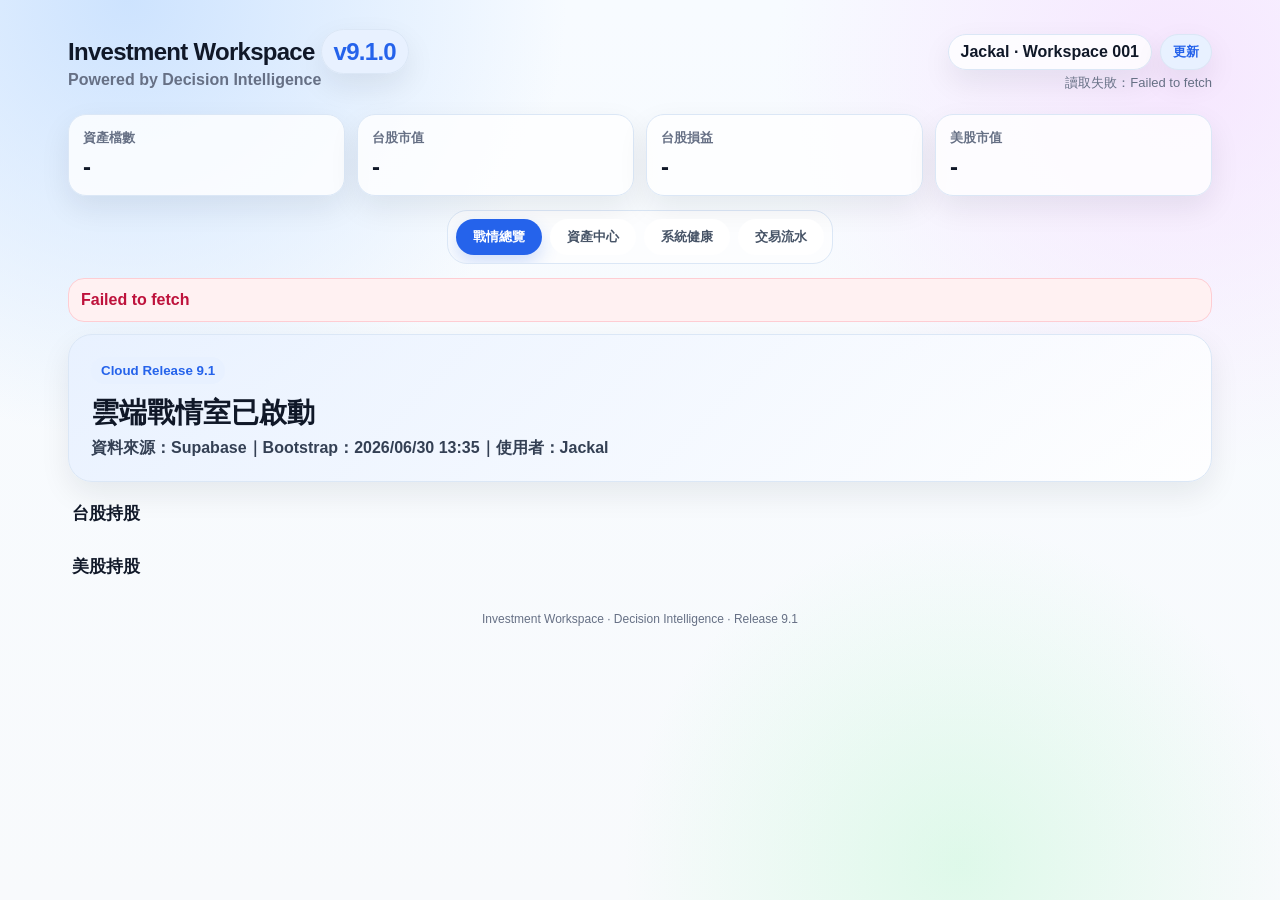
==== apps/web/index.html @ a4e07da6 "Add files via upload Release 9.1 Cloud Bootstrap" ====
<!doctype html><html lang="zh-Hant"><head><meta charset="utf-8"/><meta name="viewport" content="width=device-width, initial-scale=1"/><title>Investment Workspace</title><link rel="stylesheet" href="../../packages/ui/styles.css"/></head><body><main class="shell"><header class="header"><div class="brand"><h1><span id="productName">Investment Workspace</span> <span id="version" class="badge blue">v9.1</span></h1><p id="productSub">Powered by Decision Intelligence</p></div><div><div class="badges"><span class="badge" id="workspace">Jackal · Workspace 001</span><button class="badge blue" onclick="location.reload()">更新</button></div><div id="status" class="status">讀取中…</div></div></header><section class="kpis"><div class="kpi"><small>資產檔數</small><b id="kpiAssetCount">-</b></div><div class="kpi"><small>台股市值</small><b id="kpiTwValue">-</b></div><div class="kpi"><small>台股損益</small><b id="kpiTwPnl">-</b></div><div class="kpi"><small>美股市值</small><b id="kpiUsValue">-</b></div></section><nav class="tabs"><button class="active" data-tab="overview">戰情總覽</button><button data-tab="assets">資產中心</button><button data-tab="health">系統健康</button><button data-tab="transactions">交易流水</button></nav><div id="errorBox" class="error"></div><section id="overview" class="panel active"><div class="hero"><small>Cloud Release 9.1</small><h2>雲端戰情室已啟動</h2><p>資料來源：Supabase｜Bootstrap：2026/06/30 13:35｜使用者：Jackal</p></div><h3 class="section-title">台股持股</h3><div id="twAssets" class="asset-grid"></div><h3 class="section-title">美股持股</h3><div id="usAssets" class="asset-grid"></div></section><section id="assets" class="panel"><div class="hero"><small>Assets</small><h2>資產中心</h2><p>Opening Positions 由券商 App 截圖建立，作為 Supabase Day 0 基準。</p></div><h3 class="section-title">台股</h3><div id="twAssetsMirror" class="asset-grid"></div><h3 class="section-title">美股</h3><div id="usAssetsMirror" class="asset-grid"></div></section><section id="health" class="panel"><div class="hero"><small>Health</small><h2>系統健康檢查</h2><p>確認 Cloud / Workspace / Bootstrap / Web / Chrome 狀態。</p></div><div id="healthRows"></div></section><section id="transactions" class="panel"><div class="hero"><small>Ledger</small><h2>交易流水</h2><p>之後所有交易都會新增到 Supabase Transaction，不直接改持股。</p></div><div id="txRows"></div></section><footer class="footer">Investment Workspace · Decision Intelligence · Release 9.1</footer></main><script src="../../packages/api/config.js"></script><script src="../../packages/api/supabaseClient.js"></script><script src="../../packages/core/core.js"></script><script src="../../packages/ui/ui.js"></script><script>window.IW_UI.boot();</script></body></html>
---- packages/ui/styles.css ----
:root{--bg:#f7fbff;--panel:#ffffffcc;--text:#101828;--muted:#667085;--blue:#2563eb;--blue-soft:#e8f1ff;--green:#059669;--red:#e11d48;--line:#dbe7f6;--shadow:0 12px 30px rgba(15,23,42,.08)}
*{box-sizing:border-box}body{margin:0;font-family:-apple-system,BlinkMacSystemFont,"Segoe UI","Noto Sans TC",Arial,sans-serif;color:var(--text);background:radial-gradient(circle at 10% 0%,rgba(191,219,254,.75),transparent 30%),radial-gradient(circle at 92% 8%,rgba(245,208,254,.48),transparent 28%),radial-gradient(circle at 75% 96%,rgba(187,247,208,.42),transparent 26%),linear-gradient(180deg,#f7fbff 0%,#f8fafc 100%);min-height:100vh}
.shell{max-width:1180px;margin:0 auto;padding:18px}.header{display:flex;justify-content:space-between;gap:16px;align-items:center;padding:16px 0 14px}.brand h1{font-size:24px;margin:0;letter-spacing:-.03em}.brand p{margin:5px 0 0;color:var(--muted);font-weight:700}.badges{display:flex;gap:8px;align-items:center;flex-wrap:wrap;justify-content:flex-end}.badge{background:var(--panel);border:1px solid var(--line);border-radius:999px;padding:8px 12px;font-weight:900;box-shadow:var(--shadow)}.badge.blue{color:var(--blue);background:var(--blue-soft)}.status{font-size:13px;color:var(--muted);margin-top:4px;text-align:right}.kpis{display:grid;grid-template-columns:repeat(4,1fr);gap:12px;margin:8px 0 14px}.kpi{background:var(--panel);border:1px solid var(--line);border-radius:18px;padding:14px;box-shadow:var(--shadow)}.kpi small{display:block;color:var(--muted);font-weight:800;margin-bottom:6px}.kpi b{font-size:24px}.tabs{background:rgba(255,255,255,.62);border:1px solid var(--line);border-radius:20px;display:flex;gap:8px;justify-content:center;align-items:center;padding:8px;margin:0 auto 14px;width:fit-content;max-width:100%;overflow:auto}.tabs button{border:1px solid transparent;background:white;border-radius:999px;padding:8px 16px;font-weight:900;color:#475467;white-space:nowrap}.tabs button.active{background:var(--blue);color:white;box-shadow:0 8px 18px rgba(37,99,235,.20)}.panel{display:none}.panel.active{display:block}.hero{background:linear-gradient(135deg,rgba(232,241,255,.92),rgba(255,255,255,.85));border:1px solid var(--line);border-radius:24px;padding:22px;margin-bottom:14px;box-shadow:var(--shadow)}.hero small{display:inline-block;background:var(--blue-soft);color:var(--blue);font-weight:900;border-radius:999px;padding:6px 10px}.hero h2{margin:10px 0 6px;font-size:28px}.hero p{margin:0;color:#344054;font-weight:700}.section-title{font-size:17px;margin:20px 4px 10px}.asset-grid{display:grid;grid-template-columns:repeat(2,1fr);gap:14px}.asset-card{background:var(--panel);border:1px solid var(--line);border-radius:20px;padding:16px;box-shadow:var(--shadow)}.asset-card.gain{border-color:#bbf7d0}.asset-card.loss{border-color:#fecdd3}.asset-head,.asset-foot{display:flex;justify-content:space-between;gap:10px;align-items:flex-start}.asset-head strong{font-size:20px;display:block}.asset-head span{display:block;color:var(--muted);font-weight:800;margin-top:3px}.asset-head em{font-style:normal;color:var(--muted);font-weight:900}.metric-grid{display:grid;grid-template-columns:repeat(4,1fr);gap:8px;margin:14px 0}.metric-grid div{background:#f8fbff;border:1px solid var(--line);border-radius:14px;padding:10px}.metric-grid small{display:block;color:var(--muted);font-weight:800}.metric-grid b{font-size:18px}.asset-foot{border-top:1px solid var(--line);padding-top:12px}.asset-foot span{font-weight:900;color:var(--muted)}.gain .asset-foot b{color:var(--red)}.loss .asset-foot b{color:#0f9f8f}.health-row,.tx-row{display:grid;grid-template-columns:1fr 1fr auto;gap:10px;align-items:center;padding:14px;border:1px solid var(--line);background:var(--panel);border-radius:16px;margin:8px 0;box-shadow:var(--shadow)}.tx-row{grid-template-columns:110px 1fr 1fr auto}.health-row span,.tx-row b{font-weight:900}.health-row small,.tx-row small{color:var(--muted);font-weight:800}.health-row b{color:var(--green)}.error{display:none;background:#fff1f2;border:1px solid #fecdd3;color:#be123c;border-radius:16px;padding:12px;margin:12px 0;font-weight:800}.empty{color:var(--muted);font-weight:800}.footer{color:var(--muted);font-size:12px;text-align:center;padding:24px}
@media(max-width:760px){.shell{padding:12px}.header{align-items:flex-start;flex-direction:column}.badges{justify-content:flex-start}.status{text-align:left}.kpis{grid-template-columns:repeat(2,1fr)}.asset-grid{grid-template-columns:1fr}.metric-grid{grid-template-columns:repeat(2,1fr)}.hero h2{font-size:24px}.tabs{justify-content:flex-start;width:100%}}@media(max-width:420px){.kpis{grid-template-columns:1fr}.tx-row{grid-template-columns:1fr 1fr}}
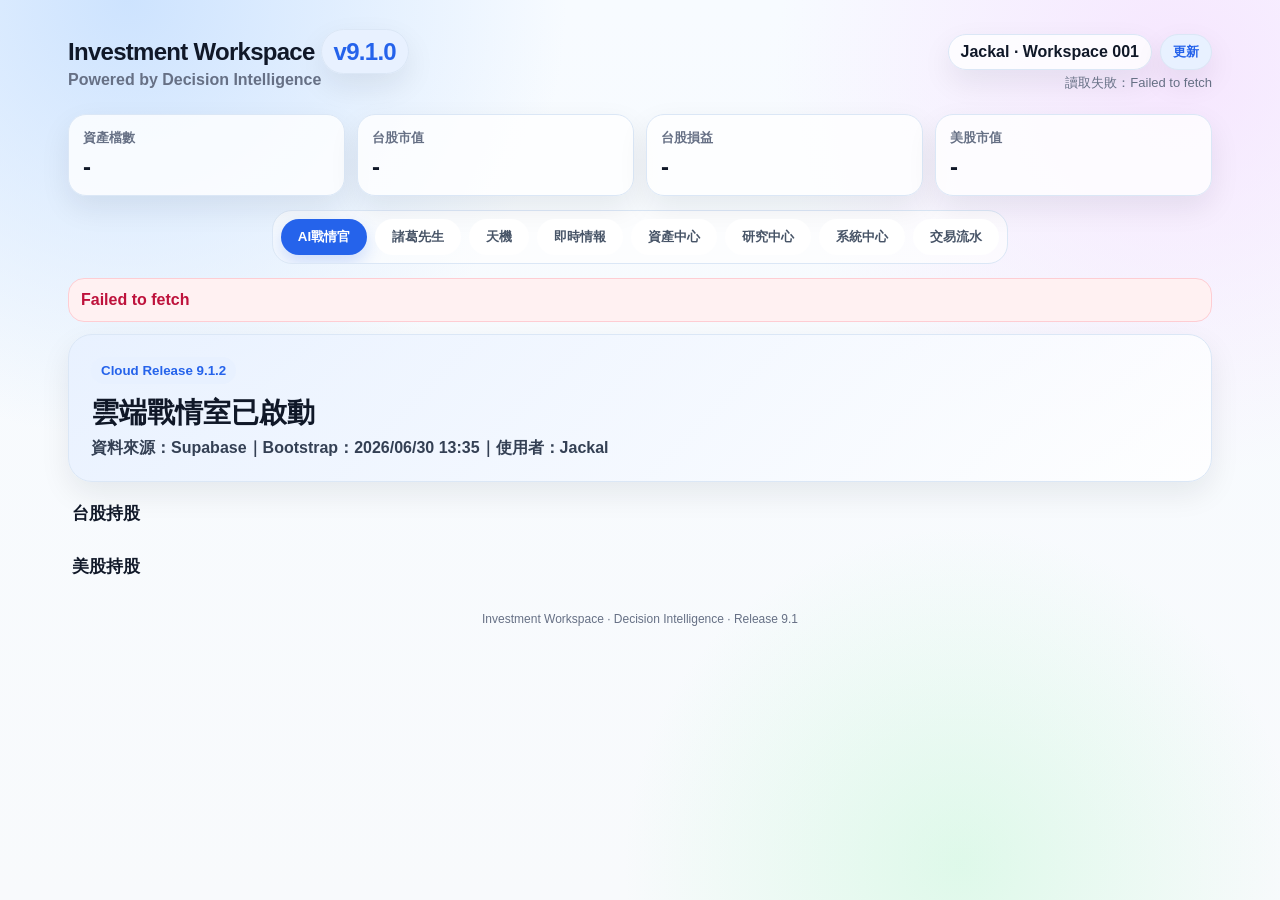
==== commit 78294710: "Add files via upload" ====
--- a/apps/web/index.html
+++ b/apps/web/index.html
@@ -1 +1 @@
-<!doctype html><html lang="zh-Hant"><head><meta charset="utf-8"/><meta name="viewport" content="width=device-width, initial-scale=1"/><title>Investment Workspace</title><link rel="stylesheet" href="../../packages/ui/styles.css"/></head><body><main class="shell"><header class="header"><div class="brand"><h1><span id="productName">Investment Workspace</span> <span id="version" class="badge blue">v9.1</span></h1><p id="productSub">Powered by Decision Intelligence</p></div><div><div class="badges"><span class="badge" id="workspace">Jackal · Workspace 001</span><button class="badge blue" onclick="location.reload()">更新</button></div><div id="status" class="status">讀取中…</div></div></header><section class="kpis"><div class="kpi"><small>資產檔數</small><b id="kpiAssetCount">-</b></div><div class="kpi"><small>台股市值</small><b id="kpiTwValue">-</b></div><div class="kpi"><small>台股損益</small><b id="kpiTwPnl">-</b></div><div class="kpi"><small>美股市值</small><b id="kpiUsValue">-</b></div></section><nav class="tabs"><button class="active" data-tab="overview">戰情總覽</button><button data-tab="assets">資產中心</button><button data-tab="health">系統健康</button><button data-tab="transactions">交易流水</button></nav><div id="errorBox" class="error"></div><section id="overview" class="panel active"><div class="hero"><small>Cloud Release 9.1</small><h2>雲端戰情室已啟動</h2><p>資料來源：Supabase｜Bootstrap：2026/06/30 13:35｜使用者：Jackal</p></div><h3 class="section-title">台股持股</h3><div id="twAssets" class="asset-grid"></div><h3 class="section-title">美股持股</h3><div id="usAssets" class="asset-grid"></div></section><section id="assets" class="panel"><div class="hero"><small>Assets</small><h2>資產中心</h2><p>Opening Positions 由券商 App 截圖建立，作為 Supabase Day 0 基準。</p></div><h3 class="section-title">台股</h3><div id="twAssetsMirror" class="asset-grid"></div><h3 class="section-title">美股</h3><div id="usAssetsMirror" class="asset-grid"></div></section><section id="health" class="panel"><div class="hero"><small>Health</small><h2>系統健康檢查</h2><p>確認 Cloud / Workspace / Bootstrap / Web / Chrome 狀態。</p></div><div id="healthRows"></div></section><section id="transactions" class="panel"><div class="hero"><small>Ledger</small><h2>交易流水</h2><p>之後所有交易都會新增到 Supabase Transaction，不直接改持股。</p></div><div id="txRows"></div></section><footer class="footer">Investment Workspace · Decision Intelligence · Release 9.1</footer></main><script src="../../packages/api/config.js"></script><script src="../../packages/api/supabaseClient.js"></script><script src="../../packages/core/core.js"></script><script src="../../packages/ui/ui.js"></script><script>window.IW_UI.boot();</script></body></html>+<!doctype html><html lang="zh-Hant"><head><meta charset="utf-8"/><meta name="viewport" content="width=device-width, initial-scale=1"/><title>Investment Workspace</title><link rel="stylesheet" href="../../packages/ui/styles.css"/></head><body><main class="shell"><header class="header"><div class="brand"><h1><span id="productName">Investment Workspace</span> <span id="version" class="badge blue">v9.1.2</span></h1><p id="productSub">Powered by Decision Intelligence</p></div><div><div class="badges"><span class="badge" id="workspace">Jackal · Workspace 001</span><button class="badge blue" id="reloadBtn">更新</button></div><div id="status" class="status">讀取中…</div></div></header><section class="kpis"><div class="kpi"><small>資產檔數</small><b id="kpiAssetCount">-</b></div><div class="kpi"><small>台股市值</small><b id="kpiTwValue">-</b></div><div class="kpi"><small>台股損益</small><b id="kpiTwPnl">-</b></div><div class="kpi"><small>美股市值</small><b id="kpiUsValue">-</b></div></section><nav class="tabs"><button class="active" data-tab="overview">AI戰情官</button><button data-tab="zhuge">諸葛先生</button><button data-tab="tianji">天機</button><button data-tab="intel">即時情報</button><button data-tab="assets">資產中心</button><button data-tab="research">研究中心</button><button data-tab="health">系統中心</button><button data-tab="transactions">交易流水</button></nav><div id="errorBox" class="error"></div><section id="overview" class="panel active"><div class="hero"><small>Cloud Release 9.1.2</small><h2>雲端戰情室已啟動</h2><p>資料來源：Supabase｜Bootstrap：2026/06/30 13:35｜使用者：Jackal</p></div><h3 class="section-title">台股持股</h3><div id="twAssets" class="asset-grid"></div><h3 class="section-title">美股持股</h3><div id="usAssets" class="asset-grid"></div></section><section id="zhuge" class="panel"><div class="hero"><small>諸葛先生</small><h2>今日軍情：C</h2><p>目前先接入雲端資產資料；策略引擎將於下一版補上 Evidence 與 Rule。</p></div></section><section id="tianji" class="panel"><div class="hero"><small>Core Engine MVP</small><h2>天機評級：建構中</h2><p>等待 Decision Engine 接上即時價格、持股集中度與規則庫。</p></div></section><section id="intel" class="panel"><div class="hero"><small>即時情報中心</small><h2>即時情報正常</h2><p>下一版會加入今日股票現價、漲跌與觀察名單。</p></div></section><section id="research" class="panel"><div class="hero"><small>研究中心</small><h2>瞭望台 / 個股情報</h2><p>研究標的、支撐壓力與策略紀錄將逐步雲端化。</p></div></section><section id="assets" class="panel"><div class="hero"><small>Assets</small><h2>資產中心</h2><p>Opening Positions 由券商 App 截圖建立，作為 Supabase Day 0 基準。</p></div><h3 class="section-title">台股</h3><div id="twAssetsMirror" class="asset-grid"></div><h3 class="section-title">美股</h3><div id="usAssetsMirror" class="asset-grid"></div></section><section id="health" class="panel"><div class="hero"><small>Health</small><h2>系統健康檢查</h2><p>確認 Cloud / Workspace / Bootstrap / Web / Chrome 狀態。</p></div><div id="healthRows"></div></section><section id="transactions" class="panel"><div class="hero"><small>Ledger</small><h2>交易流水</h2><p>之後所有交易都會新增到 Supabase Transaction，不直接改持股。</p></div><div id="txRows"></div></section><footer class="footer">Investment Workspace · Decision Intelligence · Release 9.1</footer></main><script src="../../packages/api/config.js"></script><script src="../../packages/api/supabaseClient.js"></script><script src="../../packages/core/core.js"></script><script src="../../packages/ui/ui.js"></script><script src="../../packages/ui/app.js"></script></body></html>
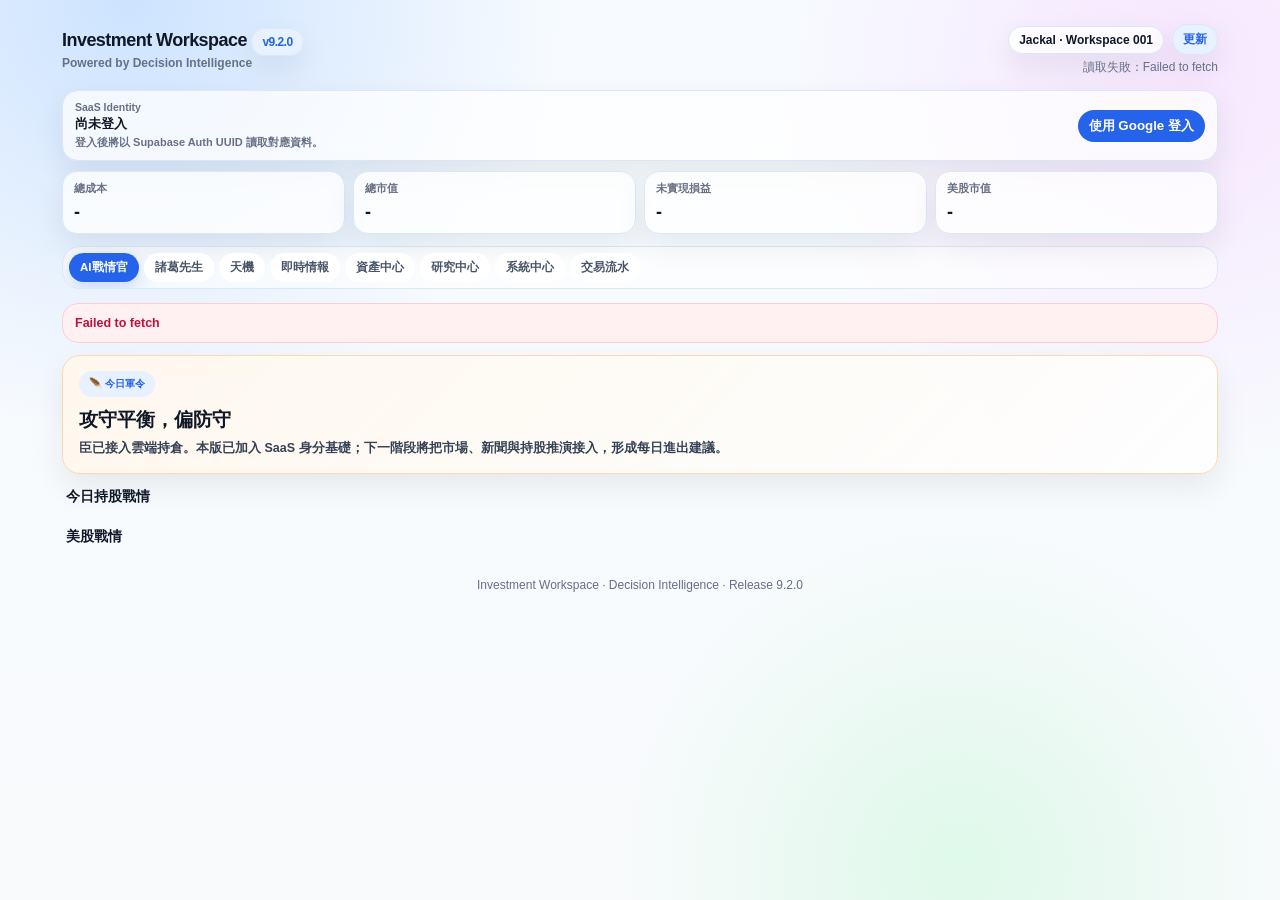
==== commit 3367e7d8: "Add files via upload" ====
--- a/apps/web/index.html
+++ b/apps/web/index.html
@@ -1 +1 @@
-<!doctype html><html lang="zh-Hant"><head><meta charset="utf-8"/><meta name="viewport" content="width=device-width, initial-scale=1"/><title>Investment Workspace</title><link rel="stylesheet" href="../../packages/ui/styles.css"/></head><body><main class="shell"><header class="header"><div class="brand"><h1><span id="productName">Investment Workspace</span> <span id="version" class="badge blue">v9.1.2</span></h1><p id="productSub">Powered by Decision Intelligence</p></div><div><div class="badges"><span class="badge" id="workspace">Jackal · Workspace 001</span><button class="badge blue" id="reloadBtn">更新</button></div><div id="status" class="status">讀取中…</div></div></header><section class="kpis"><div class="kpi"><small>資產檔數</small><b id="kpiAssetCount">-</b></div><div class="kpi"><small>台股市值</small><b id="kpiTwValue">-</b></div><div class="kpi"><small>台股損益</small><b id="kpiTwPnl">-</b></div><div class="kpi"><small>美股市值</small><b id="kpiUsValue">-</b></div></section><nav class="tabs"><button class="active" data-tab="overview">AI戰情官</button><button data-tab="zhuge">諸葛先生</button><button data-tab="tianji">天機</button><button data-tab="intel">即時情報</button><button data-tab="assets">資產中心</button><button data-tab="research">研究中心</button><button data-tab="health">系統中心</button><button data-tab="transactions">交易流水</button></nav><div id="errorBox" class="error"></div><section id="overview" class="panel active"><div class="hero"><small>Cloud Release 9.1.2</small><h2>雲端戰情室已啟動</h2><p>資料來源：Supabase｜Bootstrap：2026/06/30 13:35｜使用者：Jackal</p></div><h3 class="section-title">台股持股</h3><div id="twAssets" class="asset-grid"></div><h3 class="section-title">美股持股</h3><div id="usAssets" class="asset-grid"></div></section><section id="zhuge" class="panel"><div class="hero"><small>諸葛先生</small><h2>今日軍情：C</h2><p>目前先接入雲端資產資料；策略引擎將於下一版補上 Evidence 與 Rule。</p></div></section><section id="tianji" class="panel"><div class="hero"><small>Core Engine MVP</small><h2>天機評級：建構中</h2><p>等待 Decision Engine 接上即時價格、持股集中度與規則庫。</p></div></section><section id="intel" class="panel"><div class="hero"><small>即時情報中心</small><h2>即時情報正常</h2><p>下一版會加入今日股票現價、漲跌與觀察名單。</p></div></section><section id="research" class="panel"><div class="hero"><small>研究中心</small><h2>瞭望台 / 個股情報</h2><p>研究標的、支撐壓力與策略紀錄將逐步雲端化。</p></div></section><section id="assets" class="panel"><div class="hero"><small>Assets</small><h2>資產中心</h2><p>Opening Positions 由券商 App 截圖建立，作為 Supabase Day 0 基準。</p></div><h3 class="section-title">台股</h3><div id="twAssetsMirror" class="asset-grid"></div><h3 class="section-title">美股</h3><div id="usAssetsMirror" class="asset-grid"></div></section><section id="health" class="panel"><div class="hero"><small>Health</small><h2>系統健康檢查</h2><p>確認 Cloud / Workspace / Bootstrap / Web / Chrome 狀態。</p></div><div id="healthRows"></div></section><section id="transactions" class="panel"><div class="hero"><small>Ledger</small><h2>交易流水</h2><p>之後所有交易都會新增到 Supabase Transaction，不直接改持股。</p></div><div id="txRows"></div></section><footer class="footer">Investment Workspace · Decision Intelligence · Release 9.1</footer></main><script src="../../packages/api/config.js"></script><script src="../../packages/api/supabaseClient.js"></script><script src="../../packages/core/core.js"></script><script src="../../packages/ui/ui.js"></script><script src="../../packages/ui/app.js"></script></body></html>+<!doctype html><html lang="zh-Hant"><head><meta charset="utf-8"/><meta name="viewport" content="width=device-width, initial-scale=1"/><title>Investment Workspace</title><link rel="stylesheet" href="../../packages/ui/styles.css"/></head><body><main class="shell"><header class="header"><div class="brand"><h1><span id="productName">Investment Workspace</span> <span id="version" class="badge blue">v9.2.0</span></h1><p id="productSub">Powered by Decision Intelligence</p></div><div><div class="badges"><span class="badge" id="workspace">Jackal · Workspace 001</span><button class="badge blue" id="reloadBtn">更新</button></div><div id="status" class="status">讀取中…</div></div></header><section id="authBox" class="auth-wrap"></section><section class="kpis"><div class="kpi"><small>總成本</small><b id="kpiTotalCost">-</b></div><div class="kpi"><small>總市值</small><b id="kpiTwValue">-</b></div><div class="kpi"><small>未實現損益</small><b id="kpiTwPnl">-</b></div><div class="kpi"><small>美股市值</small><b id="kpiUsValue">-</b></div></section><nav class="tabs"><button class="active" data-tab="overview">AI戰情官</button><button data-tab="zhuge">諸葛先生</button><button data-tab="tianji">天機</button><button data-tab="intel">即時情報</button><button data-tab="assets">資產中心</button><button data-tab="research">研究中心</button><button data-tab="health">系統中心</button><button data-tab="transactions">交易流水</button></nav><div id="errorBox" class="error"></div><section id="overview" class="panel active"><div class="hero war-order"><small>🪶 今日軍令</small><h2>攻守平衡，偏防守</h2><p>臣已接入雲端持倉。本版已加入 SaaS 身分基礎；下一階段將把市場、新聞與持股推演接入，形成每日進出建議。</p></div><h3 class="section-title">今日持股戰情</h3><div id="twAssets" class="asset-grid"></div><h3 class="section-title">美股戰情</h3><div id="usAssets" class="asset-grid"></div></section><section id="zhuge" class="panel"><div class="hero strategist"><small>🪶 諸葛先生</small><h2>軍師任務：替主公理清局勢</h2><p>未來本頁將整合世界局勢、美股、台股、新聞、產業與主公持股，給出今日進、出、守、等的謀劃。</p></div></section><section id="tianji" class="panel"><div class="hero fate"><small>☯️ 天機</small><h2>天機評級：建構中</h2><p>市場健康、持股集中度、風險分數與現金水位將在此顯示。</p></div></section><section id="intel" class="panel"><div class="hero intel"><small>📡 即時情報</small><h2>只顯示影響你的情報</h2><p>新聞不只是新聞，而是影響今日策略的 Evidence。</p></div></section><section id="research" class="panel"><div class="hero research"><small>🔬 研究中心</small><h2>下一個值得研究的標的</h2><p>瞭望台、支撐壓力、觀察清單與策略紀錄將逐步雲端化。</p></div></section><section id="assets" class="panel"><div class="hero"><small>💼 Assets</small><h2>資產中心</h2><p>Opening Positions 由券商 App 截圖建立，作為 Supabase Day 0 基準。</p></div><h3 class="section-title">台股</h3><div id="twAssetsMirror" class="asset-grid"></div><h3 class="section-title">美股</h3><div id="usAssetsMirror" class="asset-grid"></div></section><section id="health" class="panel"><div class="hero system"><small>⚙️ 系統中心</small><h2>系統健康檢查</h2><p>確認 Cloud / Workspace / Bootstrap / Web / Chrome 狀態。</p></div><div id="healthRows"></div></section><section id="transactions" class="panel"><div class="hero"><small>Ledger</small><h2>交易流水</h2><p>之後所有交易都會新增到 Supabase Transaction，不直接改持股。</p></div><div id="txRows"></div></section><footer class="footer">Investment Workspace · Decision Intelligence · Release 9.2.0</footer></main><script src="../../packages/api/config.js"></script><script src="../../packages/api/auth.js"></script><script src="../../packages/api/supabaseClient.js"></script><script src="../../packages/core/core.js"></script><script src="../../packages/ui/ui.js"></script><script src="../../packages/ui/app.js"></script></body></html>
--- a/packages/ui/styles.css
+++ b/packages/ui/styles.css
@@ -1,4 +1,65 @@
 :root{--bg:#f7fbff;--panel:#ffffffcc;--text:#101828;--muted:#667085;--blue:#2563eb;--blue-soft:#e8f1ff;--green:#059669;--red:#e11d48;--line:#dbe7f6;--shadow:0 12px 30px rgba(15,23,42,.08)}
 *{box-sizing:border-box}body{margin:0;font-family:-apple-system,BlinkMacSystemFont,"Segoe UI","Noto Sans TC",Arial,sans-serif;color:var(--text);background:radial-gradient(circle at 10% 0%,rgba(191,219,254,.75),transparent 30%),radial-gradient(circle at 92% 8%,rgba(245,208,254,.48),transparent 28%),radial-gradient(circle at 75% 96%,rgba(187,247,208,.42),transparent 26%),linear-gradient(180deg,#f7fbff 0%,#f8fafc 100%);min-height:100vh}
 .shell{max-width:1180px;margin:0 auto;padding:18px}.header{display:flex;justify-content:space-between;gap:16px;align-items:center;padding:16px 0 14px}.brand h1{font-size:24px;margin:0;letter-spacing:-.03em}.brand p{margin:5px 0 0;color:var(--muted);font-weight:700}.badges{display:flex;gap:8px;align-items:center;flex-wrap:wrap;justify-content:flex-end}.badge{background:var(--panel);border:1px solid var(--line);border-radius:999px;padding:8px 12px;font-weight:900;box-shadow:var(--shadow)}.badge.blue{color:var(--blue);background:var(--blue-soft)}.status{font-size:13px;color:var(--muted);margin-top:4px;text-align:right}.kpis{display:grid;grid-template-columns:repeat(4,1fr);gap:12px;margin:8px 0 14px}.kpi{background:var(--panel);border:1px solid var(--line);border-radius:18px;padding:14px;box-shadow:var(--shadow)}.kpi small{display:block;color:var(--muted);font-weight:800;margin-bottom:6px}.kpi b{font-size:24px}.tabs{background:rgba(255,255,255,.62);border:1px solid var(--line);border-radius:20px;display:flex;gap:8px;justify-content:center;align-items:center;padding:8px;margin:0 auto 14px;width:fit-content;max-width:100%;overflow:auto}.tabs button{border:1px solid transparent;background:white;border-radius:999px;padding:8px 16px;font-weight:900;color:#475467;white-space:nowrap}.tabs button.active{background:var(--blue);color:white;box-shadow:0 8px 18px rgba(37,99,235,.20)}.panel{display:none}.panel.active{display:block}.hero{background:linear-gradient(135deg,rgba(232,241,255,.92),rgba(255,255,255,.85));border:1px solid var(--line);border-radius:24px;padding:22px;margin-bottom:14px;box-shadow:var(--shadow)}.hero small{display:inline-block;background:var(--blue-soft);color:var(--blue);font-weight:900;border-radius:999px;padding:6px 10px}.hero h2{margin:10px 0 6px;font-size:28px}.hero p{margin:0;color:#344054;font-weight:700}.section-title{font-size:17px;margin:20px 4px 10px}.asset-grid{display:grid;grid-template-columns:repeat(2,1fr);gap:14px}.asset-card{background:var(--panel);border:1px solid var(--line);border-radius:20px;padding:16px;box-shadow:var(--shadow)}.asset-card.gain{border-color:#bbf7d0}.asset-card.loss{border-color:#fecdd3}.asset-head,.asset-foot{display:flex;justify-content:space-between;gap:10px;align-items:flex-start}.asset-head strong{font-size:20px;display:block}.asset-head span{display:block;color:var(--muted);font-weight:800;margin-top:3px}.asset-head em{font-style:normal;color:var(--muted);font-weight:900}.metric-grid{display:grid;grid-template-columns:repeat(4,1fr);gap:8px;margin:14px 0}.metric-grid div{background:#f8fbff;border:1px solid var(--line);border-radius:14px;padding:10px}.metric-grid small{display:block;color:var(--muted);font-weight:800}.metric-grid b{font-size:18px}.asset-foot{border-top:1px solid var(--line);padding-top:12px}.asset-foot span{font-weight:900;color:var(--muted)}.gain .asset-foot b{color:var(--red)}.loss .asset-foot b{color:#0f9f8f}.health-row,.tx-row{display:grid;grid-template-columns:1fr 1fr auto;gap:10px;align-items:center;padding:14px;border:1px solid var(--line);background:var(--panel);border-radius:16px;margin:8px 0;box-shadow:var(--shadow)}.tx-row{grid-template-columns:110px 1fr 1fr auto}.health-row span,.tx-row b{font-weight:900}.health-row small,.tx-row small{color:var(--muted);font-weight:800}.health-row b{color:var(--green)}.error{display:none;background:#fff1f2;border:1px solid #fecdd3;color:#be123c;border-radius:16px;padding:12px;margin:12px 0;font-weight:800}.empty{color:var(--muted);font-weight:800}.footer{color:var(--muted);font-size:12px;text-align:center;padding:24px}
-@media(max-width:760px){.shell{padding:12px}.header{align-items:flex-start;flex-direction:column}.badges{justify-content:flex-start}.status{text-align:left}.kpis{grid-template-columns:repeat(2,1fr)}.asset-grid{grid-template-columns:1fr}.metric-grid{grid-template-columns:repeat(2,1fr)}.hero h2{font-size:24px}.tabs{justify-content:flex-start;width:100%}}@media(max-width:420px){.kpis{grid-template-columns:1fr}.tx-row{grid-template-columns:1fr 1fr}}+@media(max-width:760px){.shell{padding:12px}.header{align-items:flex-start;flex-direction:column}.badges{justify-content:flex-start}.status{text-align:left}.kpis{grid-template-columns:repeat(2,1fr)}.asset-grid{grid-template-columns:1fr}.metric-grid{grid-template-columns:repeat(2,1fr)}.hero h2{font-size:24px}.tabs{justify-content:flex-start;width:100%}}@media(max-width:420px){.kpis{grid-template-columns:1fr}.tx-row{grid-template-columns:1fr 1fr}}
+/* 9.1.2 UI Compact Patch */
+body{font-size:14px}
+.shell{padding:12px}
+.header{padding:12px 0 10px}
+.brand h1{font-size:20px}
+.brand p{font-size:13px}
+.badge{padding:7px 11px;font-size:13px}
+.status{font-size:12px}
+.kpis{gap:10px;margin:6px 0 12px}
+.kpi{padding:12px;border-radius:16px}
+.kpi small{font-size:12px}
+.kpi b{font-size:21px}
+.tabs{gap:6px;padding:7px;border-radius:18px;justify-content:flex-start;width:100%}
+.tabs button{padding:7px 13px;font-size:13px}
+.hero{padding:18px;border-radius:20px}
+.hero h2{font-size:22px}
+.hero p{font-size:14px}
+.asset-grid{gap:10px}
+.asset-card{padding:13px;border-radius:18px}
+.asset-head strong{font-size:19px}
+.asset-head span{font-size:13px}
+.asset-price{text-align:right;min-width:74px}
+.asset-price small{display:block;color:var(--muted);font-weight:900;font-size:11px}
+.asset-price b{display:block;font-size:18px}
+.asset-price em{font-style:normal;font-size:13px}
+.metric-grid{gap:7px;margin:10px 0}
+.metric-grid div{padding:8px;border-radius:12px}
+.metric-grid small{font-size:11px}
+.metric-grid b{font-size:16px}
+.asset-foot{padding-top:9px}
+.asset-foot b{font-size:16px}
+.gain .asset-foot b{color:#e11d48}
+.loss .asset-foot b{color:#0f9f8f}
+@media(max-width:760px){
+  .brand h1{font-size:19px}
+  .hero h2{font-size:21px}
+  .kpis{grid-template-columns:repeat(2,1fr)}
+  .asset-card{padding:12px}
+}
+@media(max-width:420px){
+  .shell{padding:10px}
+  .kpis{grid-template-columns:repeat(2,1fr)}
+  .kpi b{font-size:20px}
+  .tabs button{padding:7px 12px;font-size:12px}
+  .metric-grid{grid-template-columns:repeat(2,1fr)}
+}
+
+/* 9.1.3 Decision Design Patch */
+body{font-size:12.5px}.brand h1{font-size:18px}.brand p{font-size:12px}.badge{font-size:12px;padding:6px 10px}.kpis{gap:8px}.kpi{padding:10px 11px;border-radius:15px}.kpi small{font-size:10.5px}.kpi b{font-size:18px}.tabs{gap:5px;padding:6px}.tabs button{font-size:11.5px;padding:6px 10px}.hero{padding:15px 16px;border-radius:18px}.hero h2{font-size:19px}.hero p{font-size:12.5px;line-height:1.55}.hero.war-order{background:linear-gradient(135deg,rgba(255,247,237,.96),rgba(255,255,255,.86));border-color:#fed7aa}.hero.strategist{background:linear-gradient(135deg,rgba(254,243,199,.82),rgba(255,255,255,.88))}.hero.fate{background:linear-gradient(135deg,rgba(245,232,255,.82),rgba(255,255,255,.88))}.hero.intel{background:linear-gradient(135deg,rgba(219,234,254,.82),rgba(255,255,255,.88))}.hero.research{background:linear-gradient(135deg,rgba(220,252,231,.82),rgba(255,255,255,.88))}.hero.system{background:linear-gradient(135deg,rgba(241,245,249,.92),rgba(255,255,255,.88))}.section-title{font-size:14px;margin:14px 4px 8px}.asset-grid{gap:8px}.asset-card{padding:10px 11px;border-radius:16px}.asset-head strong{font-size:16px}.asset-head span{font-size:11.5px}.asset-price{min-width:58px}.asset-price small{font-size:10px}.asset-price b{font-size:15px}.asset-price em{font-size:11px}.metric-grid{gap:6px;margin:8px 0}.metric-grid div{padding:6px 7px}.metric-grid small{font-size:10px}.metric-grid b{font-size:13px}.asset-foot.pnl-band{border-top:0;border-radius:12px;padding:8px 9px;margin-top:6px}.asset-foot b{font-size:13px}.asset-card.gain .pnl-band{background:#fff1f2;color:#d92d20}.asset-card.gain .pnl-band b{color:#d92d20}.asset-card.loss .pnl-band{background:#f0fdf4;color:#16a34a}.asset-card.loss .pnl-band b{color:#16a34a}@media(max-width:420px){body{font-size:12px}.shell{padding:8px}.brand h1{font-size:17px}.kpi b{font-size:17px}.tabs button{font-size:11px;padding:6px 9px}.asset-card{padding:9px}}
+
+/* 9.2 Auth Foundation */
+.auth-wrap{margin:4px 0 10px}
+.auth-card{display:flex;justify-content:space-between;gap:10px;align-items:center;background:rgba(255,255,255,.72);border:1px solid var(--line);border-radius:16px;padding:10px 12px;box-shadow:var(--shadow)}
+.auth-card small{display:block;color:var(--muted);font-weight:900;font-size:10.5px}
+.auth-card b{display:block;font-size:13px;margin:2px 0}
+.auth-card span{display:block;color:var(--muted);font-weight:700;font-size:11px;word-break:break-all}
+.auth-card button{border:0;border-radius:999px;padding:7px 11px;font-weight:900;background:var(--blue);color:white;white-space:nowrap}
+.auth-card.signed{background:linear-gradient(135deg,rgba(240,253,244,.88),rgba(255,255,255,.88));border-color:#bbf7d0}
+.auth-actions{display:flex;gap:6px;flex-wrap:wrap;justify-content:flex-end}
+.auth-actions button:last-child{background:#64748b}
+@media(max-width:620px){.auth-card{align-items:flex-start;flex-direction:column}.auth-actions{justify-content:flex-start}.auth-card button{font-size:11px}}
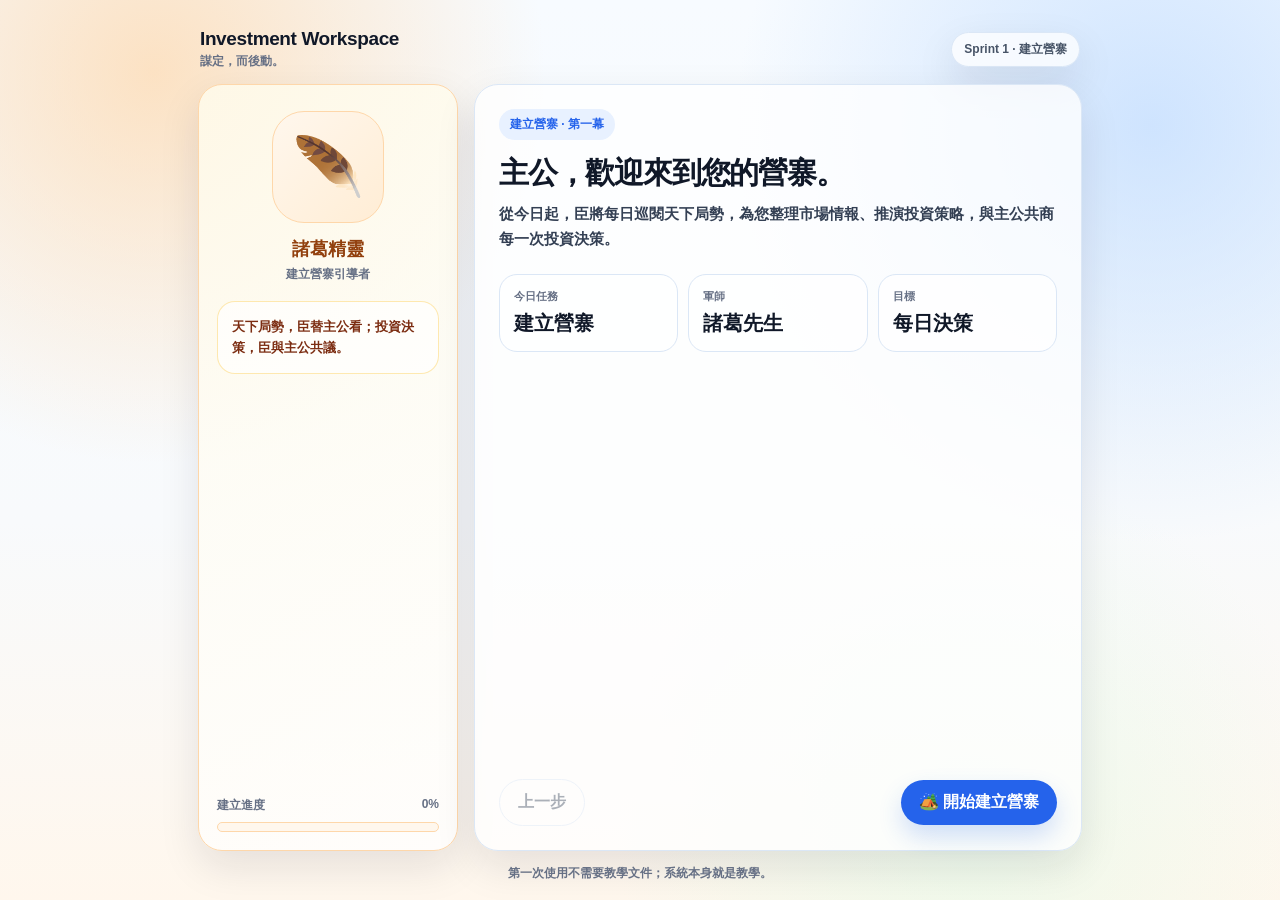
==== commit 13eb482c: "Add files via upload" ====
--- a/apps/web/index.html
+++ b/apps/web/index.html
@@ -1 +1 @@
-<!doctype html><html lang="zh-Hant"><head><meta charset="utf-8"/><meta name="viewport" content="width=device-width, initial-scale=1"/><title>Investment Workspace</title><link rel="stylesheet" href="../../packages/ui/styles.css"/></head><body><main class="shell"><header class="header"><div class="brand"><h1><span id="productName">Investment Workspace</span> <span id="version" class="badge blue">v9.2.0</span></h1><p id="productSub">Powered by Decision Intelligence</p></div><div><div class="badges"><span class="badge" id="workspace">Jackal · Workspace 001</span><button class="badge blue" id="reloadBtn">更新</button></div><div id="status" class="status">讀取中…</div></div></header><section id="authBox" class="auth-wrap"></section><section class="kpis"><div class="kpi"><small>總成本</small><b id="kpiTotalCost">-</b></div><div class="kpi"><small>總市值</small><b id="kpiTwValue">-</b></div><div class="kpi"><small>未實現損益</small><b id="kpiTwPnl">-</b></div><div class="kpi"><small>美股市值</small><b id="kpiUsValue">-</b></div></section><nav class="tabs"><button class="active" data-tab="overview">AI戰情官</button><button data-tab="zhuge">諸葛先生</button><button data-tab="tianji">天機</button><button data-tab="intel">即時情報</button><button data-tab="assets">資產中心</button><button data-tab="research">研究中心</button><button data-tab="health">系統中心</button><button data-tab="transactions">交易流水</button></nav><div id="errorBox" class="error"></div><section id="overview" class="panel active"><div class="hero war-order"><small>🪶 今日軍令</small><h2>攻守平衡，偏防守</h2><p>臣已接入雲端持倉。本版已加入 SaaS 身分基礎；下一階段將把市場、新聞與持股推演接入，形成每日進出建議。</p></div><h3 class="section-title">今日持股戰情</h3><div id="twAssets" class="asset-grid"></div><h3 class="section-title">美股戰情</h3><div id="usAssets" class="asset-grid"></div></section><section id="zhuge" class="panel"><div class="hero strategist"><small>🪶 諸葛先生</small><h2>軍師任務：替主公理清局勢</h2><p>未來本頁將整合世界局勢、美股、台股、新聞、產業與主公持股，給出今日進、出、守、等的謀劃。</p></div></section><section id="tianji" class="panel"><div class="hero fate"><small>☯️ 天機</small><h2>天機評級：建構中</h2><p>市場健康、持股集中度、風險分數與現金水位將在此顯示。</p></div></section><section id="intel" class="panel"><div class="hero intel"><small>📡 即時情報</small><h2>只顯示影響你的情報</h2><p>新聞不只是新聞，而是影響今日策略的 Evidence。</p></div></section><section id="research" class="panel"><div class="hero research"><small>🔬 研究中心</small><h2>下一個值得研究的標的</h2><p>瞭望台、支撐壓力、觀察清單與策略紀錄將逐步雲端化。</p></div></section><section id="assets" class="panel"><div class="hero"><small>💼 Assets</small><h2>資產中心</h2><p>Opening Positions 由券商 App 截圖建立，作為 Supabase Day 0 基準。</p></div><h3 class="section-title">台股</h3><div id="twAssetsMirror" class="asset-grid"></div><h3 class="section-title">美股</h3><div id="usAssetsMirror" class="asset-grid"></div></section><section id="health" class="panel"><div class="hero system"><small>⚙️ 系統中心</small><h2>系統健康檢查</h2><p>確認 Cloud / Workspace / Bootstrap / Web / Chrome 狀態。</p></div><div id="healthRows"></div></section><section id="transactions" class="panel"><div class="hero"><small>Ledger</small><h2>交易流水</h2><p>之後所有交易都會新增到 Supabase Transaction，不直接改持股。</p></div><div id="txRows"></div></section><footer class="footer">Investment Workspace · Decision Intelligence · Release 9.2.0</footer></main><script src="../../packages/api/config.js"></script><script src="../../packages/api/auth.js"></script><script src="../../packages/api/supabaseClient.js"></script><script src="../../packages/core/core.js"></script><script src="../../packages/ui/ui.js"></script><script src="../../packages/ui/app.js"></script></body></html>+<!doctype html><html lang="zh-Hant"><head><meta charset="utf-8"/><meta name="viewport" content="width=device-width, initial-scale=1"/><title>Investment Workspace · 建立營寨</title><link rel="stylesheet" href="../../packages/onboarding/onboarding.css"/></head><body><main id="app"></main><script src="../../packages/onboarding/onboarding.js"></script></body></html>
--- a/packages/onboarding/onboarding.css
+++ b/packages/onboarding/onboarding.css
@@ -0,0 +1 @@
+:root{--ink:#101828;--muted:#667085;--line:#dbe7f6;--card:rgba(255,255,255,.78);--blue:#2563eb;--blue-soft:#e8f1ff;--zhuge:#92400e;--shadow:0 16px 40px rgba(15,23,42,.10);--radius:24px}*{box-sizing:border-box}body{margin:0;min-height:100vh;font-family:-apple-system,BlinkMacSystemFont,"Segoe UI","Noto Sans TC",Arial,sans-serif;color:var(--ink);background:radial-gradient(circle at 12% 8%,rgba(254,215,170,.70),transparent 28%),radial-gradient(circle at 90% 14%,rgba(191,219,254,.72),transparent 30%),radial-gradient(circle at 76% 92%,rgba(220,252,231,.48),transparent 28%),linear-gradient(180deg,#f7fbff,#f8fafc 58%,#fff7ed)}button,input{font:inherit}.iw-shell{width:min(920px,100%);margin:0 auto;padding:18px;min-height:100vh;display:flex;flex-direction:column}.iw-top{display:flex;justify-content:space-between;gap:12px;align-items:center;padding:10px 2px 14px}.iw-brand strong{display:block;font-size:19px;letter-spacing:-.02em}.iw-brand span{display:block;color:var(--muted);font-weight:800;font-size:12px;margin-top:3px}.iw-pill{border:1px solid var(--line);background:rgba(255,255,255,.75);color:#475467;border-radius:999px;padding:8px 12px;font-size:12px;font-weight:900;box-shadow:var(--shadow)}.wizard{flex:1;display:grid;grid-template-columns:260px 1fr;gap:16px;align-items:stretch}.zhuge-panel{background:linear-gradient(160deg,rgba(255,251,235,.86),rgba(255,255,255,.76));border:1px solid #fed7aa;border-radius:var(--radius);box-shadow:var(--shadow);padding:18px;display:flex;flex-direction:column;justify-content:space-between;min-height:560px}.zhuge-avatar{width:112px;height:112px;border-radius:32px;display:grid;place-items:center;background:linear-gradient(135deg,#fff7ed,#ffedd5);border:1px solid #fed7aa;margin:8px auto 14px}.zhuge-face{font-size:58px}.zhuge-name{text-align:center}.zhuge-name b{display:block;font-size:18px;color:var(--zhuge)}.zhuge-name span{display:block;color:var(--muted);font-size:12px;font-weight:800;margin-top:5px}.zhuge-quote{margin-top:18px;padding:14px;border-radius:18px;background:rgba(255,255,255,.66);border:1px solid rgba(251,191,36,.35);color:#7c2d12;font-weight:900;line-height:1.65;font-size:13px}.progress-label{display:flex;justify-content:space-between;color:var(--muted);font-weight:900;font-size:12px;margin-bottom:8px}.progress{width:100%;height:10px;border-radius:999px;background:#fff7ed;overflow:hidden;border:1px solid #fed7aa}.progress>i{display:block;height:100%;width:0%;background:linear-gradient(90deg,#f59e0b,#fb7185);transition:width .35s ease}.card{background:var(--card);border:1px solid var(--line);border-radius:var(--radius);box-shadow:var(--shadow);padding:24px;min-height:560px;display:flex;flex-direction:column}.step-kicker{display:inline-flex;width:fit-content;border-radius:999px;background:var(--blue-soft);color:var(--blue);font-weight:900;font-size:12px;padding:7px 11px}.card h1{margin:16px 0 10px;font-size:30px;line-height:1.15;letter-spacing:-.04em}.card p{margin:0;color:#344054;font-weight:800;line-height:1.72;font-size:15px}.form-area{margin-top:24px;display:grid;gap:12px}.field label{display:block;color:var(--muted);font-weight:900;font-size:12px;margin:0 0 7px 2px}.field input{width:100%;border:1px solid var(--line);border-radius:16px;padding:13px 14px;background:rgba(255,255,255,.92);outline:none;font-weight:900}.market-grid{display:grid;grid-template-columns:repeat(2,1fr);gap:10px}.choice{border:1px solid var(--line);border-radius:18px;padding:14px;background:rgba(255,255,255,.78);cursor:pointer}.choice b{display:block;font-size:16px}.choice span{display:block;color:var(--muted);font-size:12px;font-weight:800;margin-top:4px}.choice.active{border-color:#60a5fa;background:linear-gradient(135deg,#eff6ff,#fff);box-shadow:0 10px 24px rgba(37,99,235,.12)}.asset-row{display:grid;grid-template-columns:1.1fr .8fr .8fr;gap:10px}.watch-row{display:grid;grid-template-columns:1fr auto;gap:10px}.chips{display:flex;flex-wrap:wrap;gap:8px;margin-top:4px}.chip{border:1px solid var(--line);background:#fff;border-radius:999px;padding:7px 10px;font-size:12px;font-weight:900;color:#475467}.summary{margin-top:22px;display:grid;grid-template-columns:repeat(3,1fr);gap:10px}.summary-card{border:1px solid var(--line);background:rgba(255,255,255,.76);border-radius:18px;padding:14px}.summary-card small{display:block;color:var(--muted);font-weight:900;font-size:11px}.summary-card b{display:block;margin-top:6px;font-size:20px}.actions{margin-top:auto;padding-top:24px;display:flex;justify-content:space-between;gap:10px;align-items:center}.btn{border:0;border-radius:999px;padding:12px 18px;font-weight:950;cursor:pointer}.btn.primary{background:var(--blue);color:white;box-shadow:0 12px 24px rgba(37,99,235,.20)}.btn.ghost{background:rgba(255,255,255,.72);color:#475467;border:1px solid var(--line)}.btn.gold{background:linear-gradient(135deg,#f59e0b,#f97316);color:white}.btn:disabled{opacity:.45;cursor:not-allowed}.footer-note{color:var(--muted);font-size:12px;font-weight:800;text-align:center;padding:14px 0 0}@media(max-width:760px){.iw-shell{padding:12px}.wizard{grid-template-columns:1fr}.zhuge-panel{min-height:auto;padding:14px}.zhuge-avatar{width:76px;height:76px;border-radius:24px;margin:0 auto 10px}.zhuge-face{font-size:40px}.card{min-height:520px;padding:18px}.card h1{font-size:24px}.market-grid{grid-template-columns:1fr}.asset-row{grid-template-columns:1fr}.summary{grid-template-columns:1fr}}@media(max-width:420px){.card h1{font-size:22px}.actions{flex-direction:column-reverse;align-items:stretch}.btn{width:100%}}
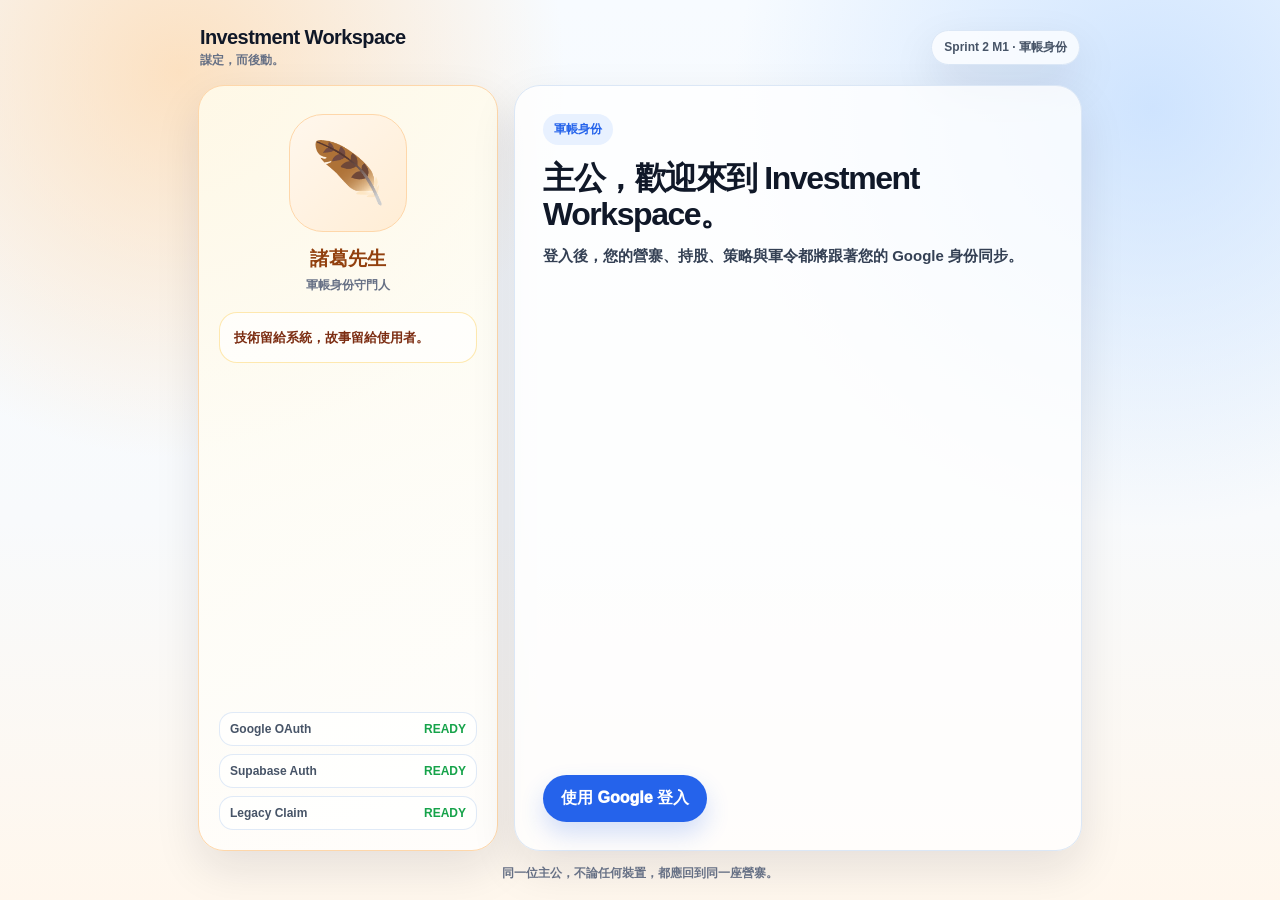
==== commit b344e177: "Add files via upload" ====
--- a/apps/web/index.html
+++ b/apps/web/index.html
@@ -1 +1 @@
-<!doctype html><html lang="zh-Hant"><head><meta charset="utf-8"/><meta name="viewport" content="width=device-width, initial-scale=1"/><title>Investment Workspace · 建立營寨</title><link rel="stylesheet" href="../../packages/onboarding/onboarding.css"/></head><body><main id="app"></main><script src="../../packages/onboarding/onboarding.js"></script></body></html>+<!doctype html><html lang="zh-Hant"><head><meta charset="utf-8"/><meta name="viewport" content="width=device-width,initial-scale=1"/><title>Investment Workspace · 軍帳身份</title><link rel="stylesheet" href="../../packages/auth/login.css"/></head><body><main id="app"></main><script src="../../packages/auth/config.js"></script><script src="../../packages/auth/auth.js"></script><script src="../../packages/auth/login.js"></script></body></html>
--- a/packages/auth/login.css
+++ b/packages/auth/login.css
@@ -0,0 +1,3 @@
+
+:root{--ink:#101828;--muted:#667085;--line:#dbe7f6;--card:rgba(255,255,255,.78);--blue:#2563eb;--blue-soft:#e8f1ff;--zhuge:#92400e;--green:#16a34a;--shadow:0 18px 45px rgba(15,23,42,.10);--radius:26px}
+*{box-sizing:border-box}body{margin:0;min-height:100vh;font-family:-apple-system,BlinkMacSystemFont,"Segoe UI","Noto Sans TC",Arial,sans-serif;color:var(--ink);background:radial-gradient(circle at 14% 8%,rgba(254,215,170,.72),transparent 28%),radial-gradient(circle at 90% 12%,rgba(191,219,254,.72),transparent 30%),linear-gradient(180deg,#f7fbff,#f8fafc 58%,#fff7ed)}button{font:inherit}.shell{width:min(920px,100%);min-height:100vh;margin:0 auto;padding:18px;display:flex;flex-direction:column}.top{display:flex;align-items:center;justify-content:space-between;gap:12px;padding:8px 2px 16px}.brand strong{display:block;font-size:20px;letter-spacing:-.03em}.brand span{display:block;color:var(--muted);font-weight:900;font-size:12px;margin-top:3px}.pill{border:1px solid var(--line);background:rgba(255,255,255,.76);border-radius:999px;padding:8px 12px;color:#475467;font-size:12px;font-weight:900;box-shadow:var(--shadow)}.grid{flex:1;display:grid;grid-template-columns:300px 1fr;gap:16px;align-items:stretch}.zhuge{background:linear-gradient(160deg,rgba(255,251,235,.88),rgba(255,255,255,.76));border:1px solid #fed7aa;border-radius:var(--radius);box-shadow:var(--shadow);padding:20px;display:flex;flex-direction:column;justify-content:space-between}.avatar{width:118px;height:118px;margin:8px auto 14px;border-radius:34px;display:grid;place-items:center;background:linear-gradient(135deg,#fff7ed,#ffedd5);border:1px solid #fed7aa;font-size:60px}.zname{text-align:center}.zname b{display:block;font-size:19px;color:var(--zhuge)}.zname span{display:block;color:var(--muted);font-weight:900;font-size:12px;margin-top:5px}.quote{margin-top:18px;padding:14px;border-radius:18px;background:rgba(255,255,255,.66);border:1px solid rgba(251,191,36,.35);color:#7c2d12;font-weight:900;line-height:1.65;font-size:13px}.statusBox{margin-top:18px;display:grid;gap:8px}.statusLine{display:flex;justify-content:space-between;border:1px solid rgba(219,231,246,.85);background:rgba(255,255,255,.68);border-radius:14px;padding:9px 10px;font-size:12px;font-weight:900;color:#475467}.statusLine b{color:var(--green)}.card{background:var(--card);border:1px solid var(--line);border-radius:var(--radius);box-shadow:var(--shadow);padding:28px;display:flex;flex-direction:column;min-height:570px}.kicker{display:inline-flex;width:fit-content;border-radius:999px;background:var(--blue-soft);color:var(--blue);font-weight:950;font-size:12px;padding:7px 11px}.card h1{font-size:32px;line-height:1.12;letter-spacing:-.045em;margin:16px 0 10px}.card p{margin:0;color:#344054;font-weight:850;line-height:1.75;font-size:15px}.actions{margin-top:auto;padding-top:24px;display:flex;gap:10px;align-items:center;flex-wrap:wrap}.btn{border:0;border-radius:999px;padding:13px 18px;font-weight:950;cursor:pointer}.btn.primary{background:var(--blue);color:#fff;box-shadow:0 12px 24px rgba(37,99,235,.20)}.btn.gold{background:linear-gradient(135deg,#f59e0b,#f97316);color:#fff}.btn.ghost{background:rgba(255,255,255,.72);border:1px solid var(--line);color:#475467}.userCard,.claimCard{margin-top:22px;border:1px solid var(--line);background:rgba(255,255,255,.74);border-radius:20px;padding:16px}.userCard small,.claimCard small{display:block;color:var(--muted);font-weight:900;font-size:11px}.userCard b,.claimCard b{display:block;margin-top:5px;font-size:18px}.userCard span,.claimCard span{display:block;color:#475467;font-weight:800;font-size:12px;margin-top:5px;word-break:break-all}.claimCard{border-color:#fed7aa;background:linear-gradient(135deg,rgba(255,247,237,.90),rgba(255,255,255,.76))}.loading{display:inline-block;width:13px;height:13px;border:2px solid #bfdbfe;border-top-color:var(--blue);border-radius:50%;animation:spin .8s linear infinite;margin-right:7px;vertical-align:-2px}@keyframes spin{to{transform:rotate(360deg)}}.footer{color:var(--muted);font-weight:800;font-size:12px;text-align:center;padding-top:14px}@media(max-width:760px){.shell{padding:12px}.grid{grid-template-columns:1fr}.zhuge{padding:14px}.avatar{width:76px;height:76px;border-radius:24px;font-size:40px;margin:0 auto 10px}.card{min-height:520px;padding:20px}.card h1{font-size:25px}.card p{font-size:14px}}@media(max-width:420px){.top{align-items:flex-start}.brand strong{font-size:17px}.pill{font-size:11px}.actions{flex-direction:column;align-items:stretch}.btn{width:100%}.card h1{font-size:23px}}
